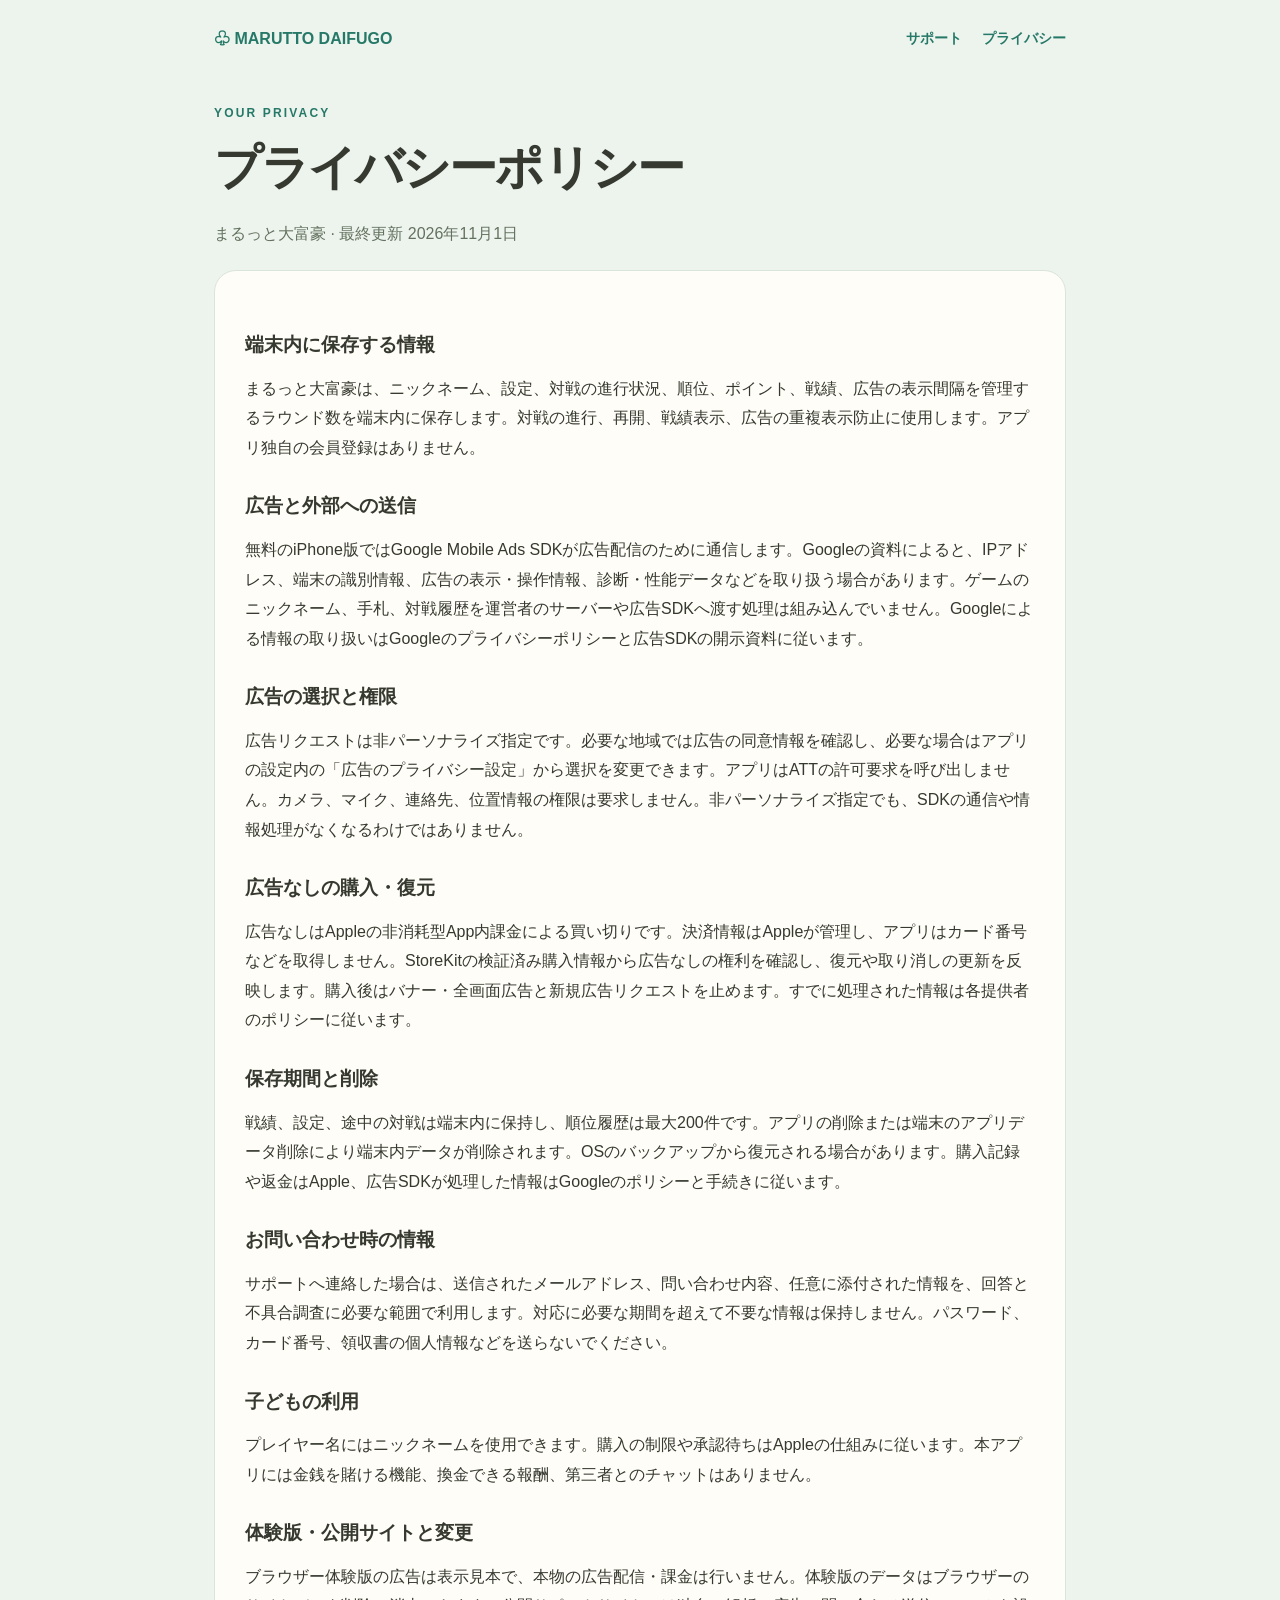
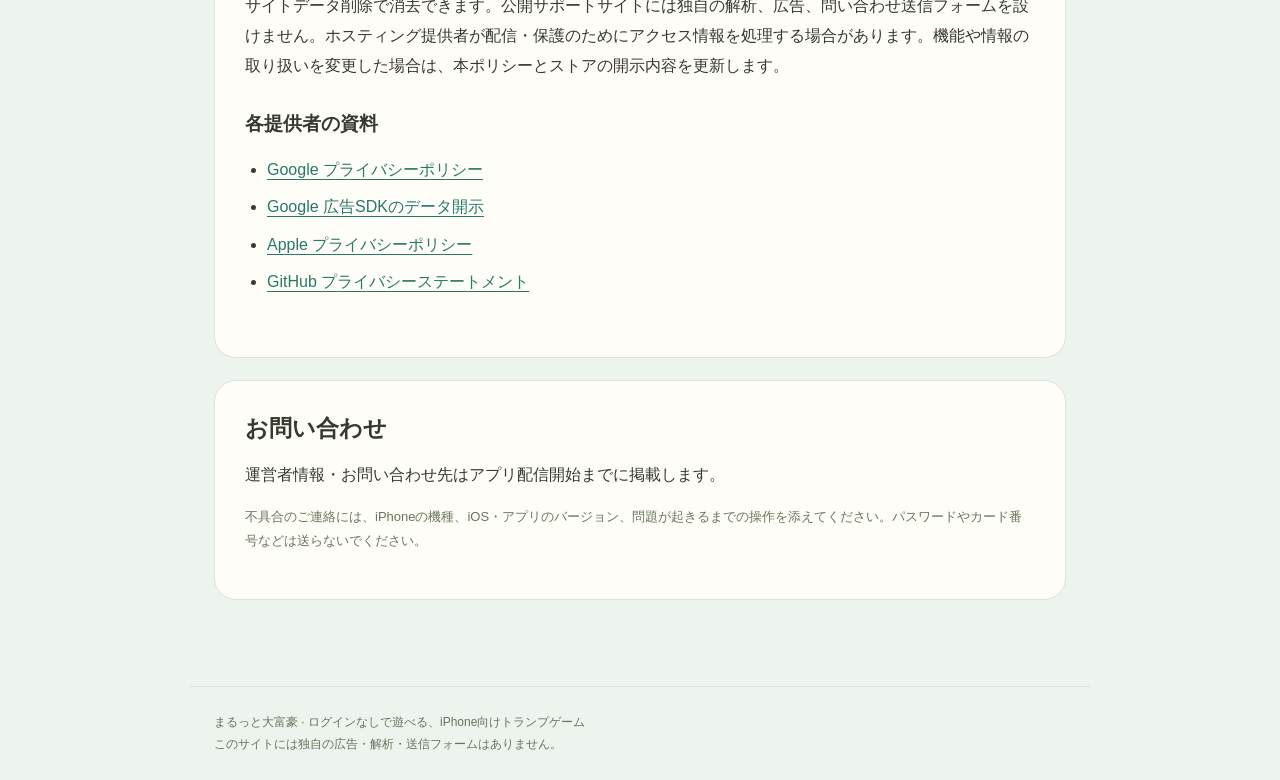
==== privacy.html @ 2ab7343b "Add Marutto Daifugo support and privacy pages" ====
<!doctype html>
<html lang="ja"><head><meta charset="utf-8"><meta name="viewport" content="width=device-width,initial-scale=1">
<title>プライバシーポリシー | まるっと大富豪</title><meta name="description" content="まるっと大富豪の保存データ、広告、購入、個人情報の取り扱いについて。">
<meta name="theme-color" content="#267968"><link rel="icon" href="icon.png"><link rel="stylesheet" href="style.css"></head>
<body><header><a href="./">♧ MARUTTO DAIFUGO</a><nav aria-label="ページ"><a href="./">サポート</a><a href="privacy.html">プライバシー</a></nav></header>
<main><div class="eyebrow">YOUR PRIVACY</div><h1>プライバシーポリシー</h1><p class="sub">まるっと大富豪 · 最終更新 2026年11月1日</p><article class="card legal"><section><h2>端末内に保存する情報</h2><p>まるっと大富豪は、ニックネーム、設定、対戦の進行状況、順位、ポイント、戦績、広告の表示間隔を管理するラウンド数を端末内に保存します。対戦の進行、再開、戦績表示、広告の重複表示防止に使用します。アプリ独自の会員登録はありません。</p></section><section><h2>広告と外部への送信</h2><p>無料のiPhone版ではGoogle Mobile Ads SDKが広告配信のために通信します。Googleの資料によると、IPアドレス、端末の識別情報、広告の表示・操作情報、診断・性能データなどを取り扱う場合があります。ゲームのニックネーム、手札、対戦履歴を運営者のサーバーや広告SDKへ渡す処理は組み込んでいません。Googleによる情報の取り扱いはGoogleのプライバシーポリシーと広告SDKの開示資料に従います。</p></section><section><h2>広告の選択と権限</h2><p>広告リクエストは非パーソナライズ指定です。必要な地域では広告の同意情報を確認し、必要な場合はアプリの設定内の「広告のプライバシー設定」から選択を変更できます。アプリはATTの許可要求を呼び出しません。カメラ、マイク、連絡先、位置情報の権限は要求しません。非パーソナライズ指定でも、SDKの通信や情報処理がなくなるわけではありません。</p></section><section><h2>広告なしの購入・復元</h2><p>広告なしはAppleの非消耗型App内課金による買い切りです。決済情報はAppleが管理し、アプリはカード番号などを取得しません。StoreKitの検証済み購入情報から広告なしの権利を確認し、復元や取り消しの更新を反映します。購入後はバナー・全画面広告と新規広告リクエストを止めます。すでに処理された情報は各提供者のポリシーに従います。</p></section><section><h2>保存期間と削除</h2><p>戦績、設定、途中の対戦は端末内に保持し、順位履歴は最大200件です。アプリの削除または端末のアプリデータ削除により端末内データが削除されます。OSのバックアップから復元される場合があります。購入記録や返金はApple、広告SDKが処理した情報はGoogleのポリシーと手続きに従います。</p></section><section><h2>お問い合わせ時の情報</h2><p>サポートへ連絡した場合は、送信されたメールアドレス、問い合わせ内容、任意に添付された情報を、回答と不具合調査に必要な範囲で利用します。対応に必要な期間を超えて不要な情報は保持しません。パスワード、カード番号、領収書の個人情報などを送らないでください。</p></section><section><h2>子どもの利用</h2><p>プレイヤー名にはニックネームを使用できます。購入の制限や承認待ちはAppleの仕組みに従います。本アプリには金銭を賭ける機能、換金できる報酬、第三者とのチャットはありません。</p></section><section><h2>体験版・公開サイトと変更</h2><p>ブラウザー体験版の広告は表示見本で、本物の広告配信・課金は行いません。体験版のデータはブラウザーのサイトデータ削除で消去できます。公開サポートサイトには独自の解析、広告、問い合わせ送信フォームを設けません。ホスティング提供者が配信・保護のためにアクセス情報を処理する場合があります。機能や情報の取り扱いを変更した場合は、本ポリシーとストアの開示内容を更新します。</p></section><section><h2>各提供者の資料</h2><ul><li><a href="https://policies.google.com/privacy" rel="noreferrer">Google プライバシーポリシー</a></li><li><a href="https://developers.google.com/admob/ios/privacy/data-disclosure" rel="noreferrer">Google 広告SDKのデータ開示</a></li><li><a href="https://www.apple.com/legal/privacy/jp/" rel="noreferrer">Apple プライバシーポリシー</a></li><li><a href="https://docs.github.com/ja/site-policy/privacy-policies/github-general-privacy-statement" rel="noreferrer">GitHub プライバシーステートメント</a></li></ul></section></article><section class="card" id="contact"><h2>お問い合わせ</h2><p id="contact-details">運営者情報・お問い合わせ先はアプリ配信開始までに掲載します。</p><p class="note">不具合のご連絡には、iPhoneの機種、iOS・アプリのバージョン、問題が起きるまでの操作を添えてください。パスワードやカード番号などは送らないでください。</p></section></main><footer>まるっと大富豪 · ログインなしで遊べる、iPhone向けトランプゲーム<br>このサイトには独自の広告・解析・送信フォームはありません。</footer><script src="contact.js" defer></script></body></html>
---- style.css ----
:root{color-scheme:light;--ink:#35392f;--green:#267968;--paper:#fffdf7;--line:#d9e5db}
*{box-sizing:border-box}body{margin:0;background:#edf4ed;color:var(--ink);font:16px/1.85 -apple-system,BlinkMacSystemFont,"Noto Sans",sans-serif}a{color:var(--green);text-underline-offset:4px}a:focus-visible,summary:focus-visible{outline:3px solid #b68b35;outline-offset:5px}header,main,footer{max-width:900px;margin:auto;padding:24px}header{display:flex;align-items:center;justify-content:space-between;gap:18px}header a{text-decoration:none;font-weight:750}nav{display:flex;gap:20px;font-size:14px}.eyebrow{font-size:12px;letter-spacing:.18em;color:var(--green);font-weight:bold}h1{font-size:clamp(30px,6vw,48px);line-height:1.35;letter-spacing:-.04em;margin:12px 0 18px}h2{font-size:23px;line-height:1.5;margin:0 0 14px}p{margin:0 0 16px}.hero{display:grid;grid-template-columns:1fr 125px;gap:28px;align-items:center;padding:35px 0}.hero img{width:125px;border-radius:28px}.sub{color:#64715f;max-width:620px}.badge{display:inline-block;font-size:12px;border:1px solid #c7d9cc;border-radius:999px;padding:3px 12px;color:var(--green)}.card{background:var(--paper);border:1px solid var(--line);border-radius:22px;padding:30px;margin:22px 0}.grid{display:grid;grid-template-columns:1fr 1fr;gap:20px}.grid .card{margin:0}.button{display:inline-block;padding:10px 22px;border-radius:12px;background:var(--green);color:white;text-decoration:none;font-weight:bold}details{padding:18px 0;border-top:1px solid var(--line)}summary{cursor:pointer;font-weight:650;line-height:1.6}details p{margin:12px 0 0;color:#58624f}footer{font-size:12px;color:#66745f;border-top:1px solid var(--line);margin-top:40px}.legal section{margin:30px 0}.legal h2{font-size:19px}.legal p{white-space:pre-line}.note{font-size:13px;color:#68765f}ul{padding-left:22px}li{margin:8px 0}@media(max-width:600px){header,main,footer{padding:20px}header{align-items:flex-start;flex-direction:column;gap:6px}.hero{grid-template-columns:1fr 75px;gap:14px;padding:22px 0}.hero img{width:75px;border-radius:20px}.card{padding:23px}.grid{grid-template-columns:1fr}nav{gap:16px}}
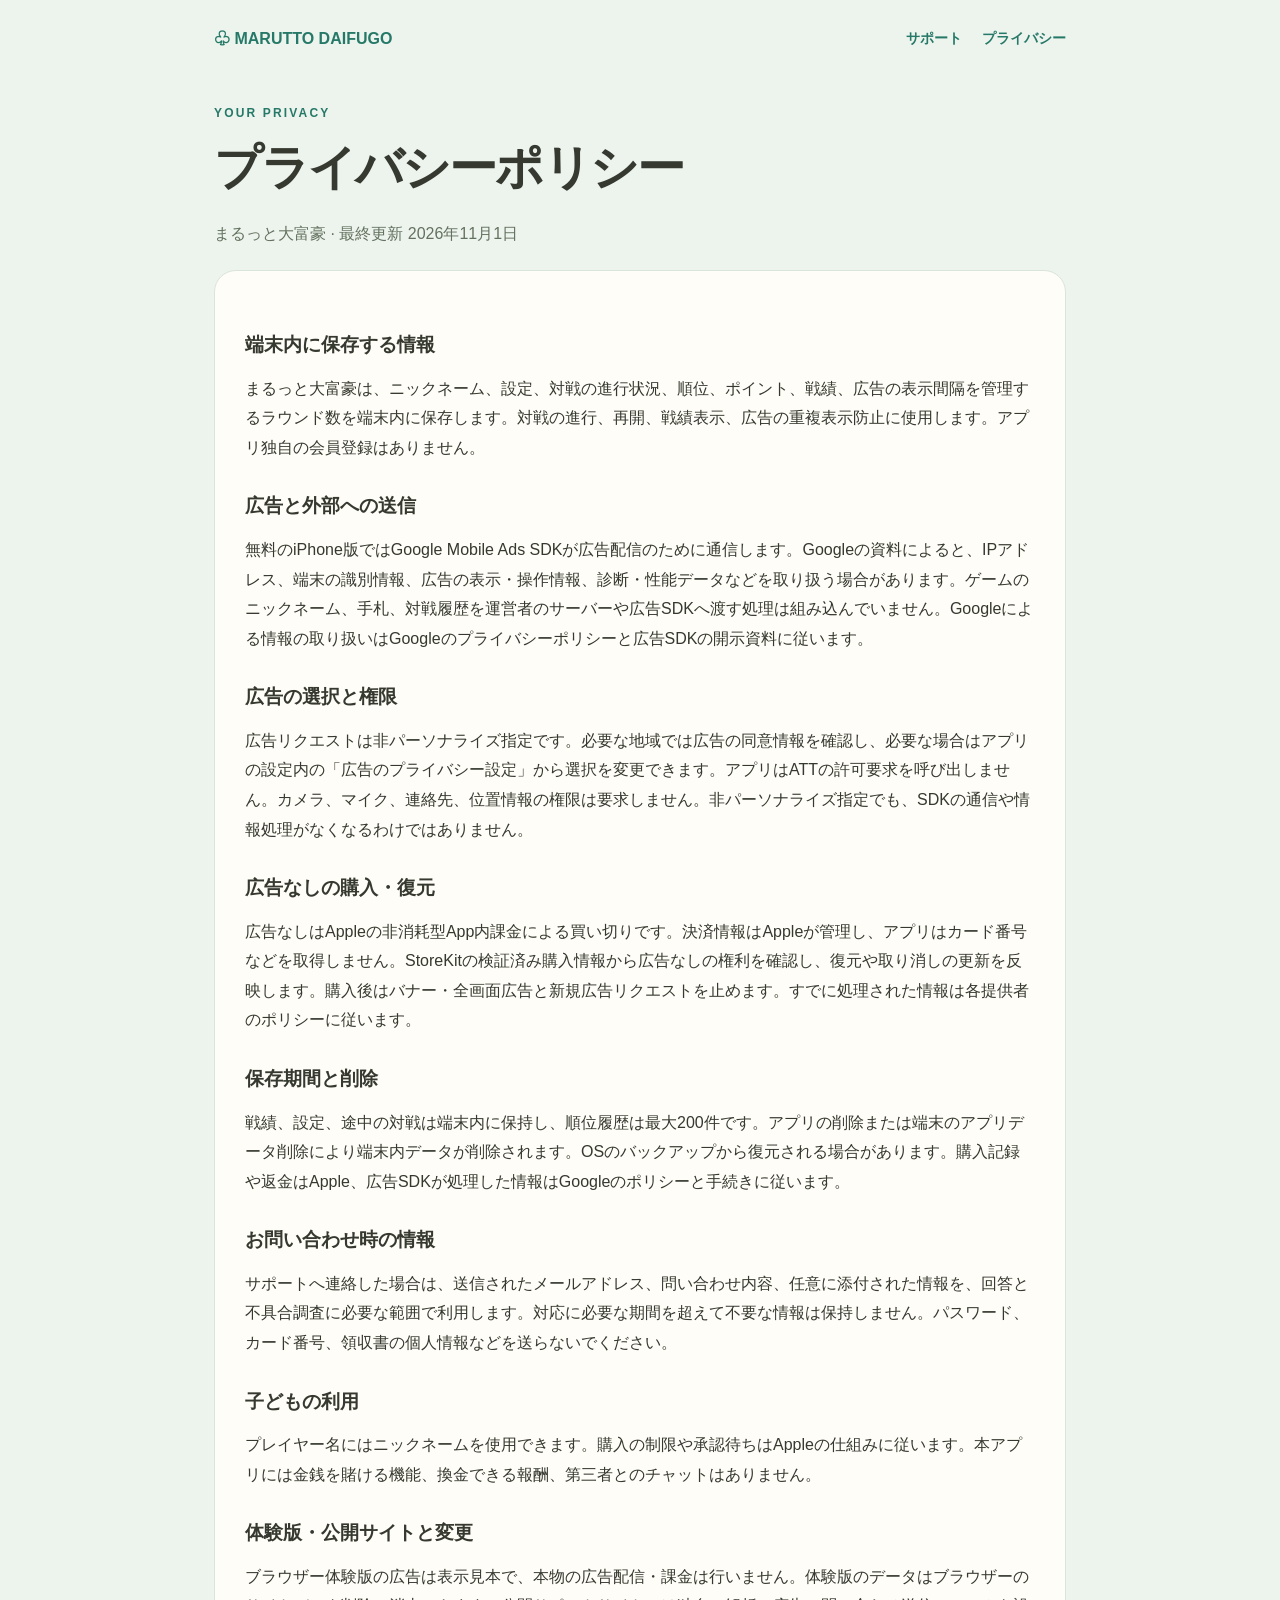
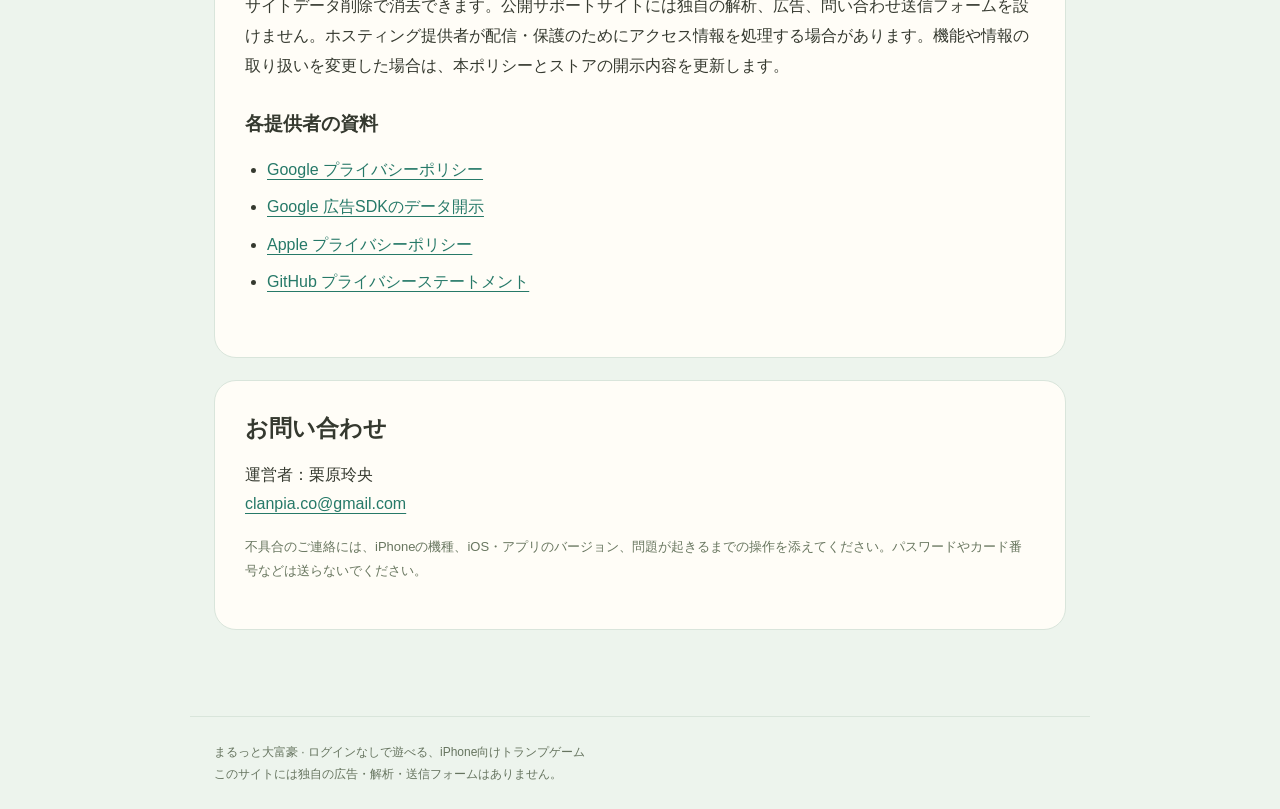
==== commit 07c6f1e5: "Display verified public contact on privacy page" ====
--- a/privacy.html
+++ b/privacy.html
@@ -3,4 +3,4 @@
 <title>プライバシーポリシー | まるっと大富豪</title><meta name="description" content="まるっと大富豪の保存データ、広告、購入、個人情報の取り扱いについて。">
 <meta name="theme-color" content="#267968"><link rel="icon" href="icon.png"><link rel="stylesheet" href="style.css"></head>
 <body><header><a href="./">♧ MARUTTO DAIFUGO</a><nav aria-label="ページ"><a href="./">サポート</a><a href="privacy.html">プライバシー</a></nav></header>
-<main><div class="eyebrow">YOUR PRIVACY</div><h1>プライバシーポリシー</h1><p class="sub">まるっと大富豪 · 最終更新 2026年11月1日</p><article class="card legal"><section><h2>端末内に保存する情報</h2><p>まるっと大富豪は、ニックネーム、設定、対戦の進行状況、順位、ポイント、戦績、広告の表示間隔を管理するラウンド数を端末内に保存します。対戦の進行、再開、戦績表示、広告の重複表示防止に使用します。アプリ独自の会員登録はありません。</p></section><section><h2>広告と外部への送信</h2><p>無料のiPhone版ではGoogle Mobile Ads SDKが広告配信のために通信します。Googleの資料によると、IPアドレス、端末の識別情報、広告の表示・操作情報、診断・性能データなどを取り扱う場合があります。ゲームのニックネーム、手札、対戦履歴を運営者のサーバーや広告SDKへ渡す処理は組み込んでいません。Googleによる情報の取り扱いはGoogleのプライバシーポリシーと広告SDKの開示資料に従います。</p></section><section><h2>広告の選択と権限</h2><p>広告リクエストは非パーソナライズ指定です。必要な地域では広告の同意情報を確認し、必要な場合はアプリの設定内の「広告のプライバシー設定」から選択を変更できます。アプリはATTの許可要求を呼び出しません。カメラ、マイク、連絡先、位置情報の権限は要求しません。非パーソナライズ指定でも、SDKの通信や情報処理がなくなるわけではありません。</p></section><section><h2>広告なしの購入・復元</h2><p>広告なしはAppleの非消耗型App内課金による買い切りです。決済情報はAppleが管理し、アプリはカード番号などを取得しません。StoreKitの検証済み購入情報から広告なしの権利を確認し、復元や取り消しの更新を反映します。購入後はバナー・全画面広告と新規広告リクエストを止めます。すでに処理された情報は各提供者のポリシーに従います。</p></section><section><h2>保存期間と削除</h2><p>戦績、設定、途中の対戦は端末内に保持し、順位履歴は最大200件です。アプリの削除または端末のアプリデータ削除により端末内データが削除されます。OSのバックアップから復元される場合があります。購入記録や返金はApple、広告SDKが処理した情報はGoogleのポリシーと手続きに従います。</p></section><section><h2>お問い合わせ時の情報</h2><p>サポートへ連絡した場合は、送信されたメールアドレス、問い合わせ内容、任意に添付された情報を、回答と不具合調査に必要な範囲で利用します。対応に必要な期間を超えて不要な情報は保持しません。パスワード、カード番号、領収書の個人情報などを送らないでください。</p></section><section><h2>子どもの利用</h2><p>プレイヤー名にはニックネームを使用できます。購入の制限や承認待ちはAppleの仕組みに従います。本アプリには金銭を賭ける機能、換金できる報酬、第三者とのチャットはありません。</p></section><section><h2>体験版・公開サイトと変更</h2><p>ブラウザー体験版の広告は表示見本で、本物の広告配信・課金は行いません。体験版のデータはブラウザーのサイトデータ削除で消去できます。公開サポートサイトには独自の解析、広告、問い合わせ送信フォームを設けません。ホスティング提供者が配信・保護のためにアクセス情報を処理する場合があります。機能や情報の取り扱いを変更した場合は、本ポリシーとストアの開示内容を更新します。</p></section><section><h2>各提供者の資料</h2><ul><li><a href="https://policies.google.com/privacy" rel="noreferrer">Google プライバシーポリシー</a></li><li><a href="https://developers.google.com/admob/ios/privacy/data-disclosure" rel="noreferrer">Google 広告SDKのデータ開示</a></li><li><a href="https://www.apple.com/legal/privacy/jp/" rel="noreferrer">Apple プライバシーポリシー</a></li><li><a href="https://docs.github.com/ja/site-policy/privacy-policies/github-general-privacy-statement" rel="noreferrer">GitHub プライバシーステートメント</a></li></ul></section></article><section class="card" id="contact"><h2>お問い合わせ</h2><p id="contact-details">運営者情報・お問い合わせ先はアプリ配信開始までに掲載します。</p><p class="note">不具合のご連絡には、iPhoneの機種、iOS・アプリのバージョン、問題が起きるまでの操作を添えてください。パスワードやカード番号などは送らないでください。</p></section></main><footer>まるっと大富豪 · ログインなしで遊べる、iPhone向けトランプゲーム<br>このサイトには独自の広告・解析・送信フォームはありません。</footer><script src="contact.js" defer></script></body></html>+<main><div class="eyebrow">YOUR PRIVACY</div><h1>プライバシーポリシー</h1><p class="sub">まるっと大富豪 · 最終更新 2026年11月1日</p><article class="card legal"><section><h2>端末内に保存する情報</h2><p>まるっと大富豪は、ニックネーム、設定、対戦の進行状況、順位、ポイント、戦績、広告の表示間隔を管理するラウンド数を端末内に保存します。対戦の進行、再開、戦績表示、広告の重複表示防止に使用します。アプリ独自の会員登録はありません。</p></section><section><h2>広告と外部への送信</h2><p>無料のiPhone版ではGoogle Mobile Ads SDKが広告配信のために通信します。Googleの資料によると、IPアドレス、端末の識別情報、広告の表示・操作情報、診断・性能データなどを取り扱う場合があります。ゲームのニックネーム、手札、対戦履歴を運営者のサーバーや広告SDKへ渡す処理は組み込んでいません。Googleによる情報の取り扱いはGoogleのプライバシーポリシーと広告SDKの開示資料に従います。</p></section><section><h2>広告の選択と権限</h2><p>広告リクエストは非パーソナライズ指定です。必要な地域では広告の同意情報を確認し、必要な場合はアプリの設定内の「広告のプライバシー設定」から選択を変更できます。アプリはATTの許可要求を呼び出しません。カメラ、マイク、連絡先、位置情報の権限は要求しません。非パーソナライズ指定でも、SDKの通信や情報処理がなくなるわけではありません。</p></section><section><h2>広告なしの購入・復元</h2><p>広告なしはAppleの非消耗型App内課金による買い切りです。決済情報はAppleが管理し、アプリはカード番号などを取得しません。StoreKitの検証済み購入情報から広告なしの権利を確認し、復元や取り消しの更新を反映します。購入後はバナー・全画面広告と新規広告リクエストを止めます。すでに処理された情報は各提供者のポリシーに従います。</p></section><section><h2>保存期間と削除</h2><p>戦績、設定、途中の対戦は端末内に保持し、順位履歴は最大200件です。アプリの削除または端末のアプリデータ削除により端末内データが削除されます。OSのバックアップから復元される場合があります。購入記録や返金はApple、広告SDKが処理した情報はGoogleのポリシーと手続きに従います。</p></section><section><h2>お問い合わせ時の情報</h2><p>サポートへ連絡した場合は、送信されたメールアドレス、問い合わせ内容、任意に添付された情報を、回答と不具合調査に必要な範囲で利用します。対応に必要な期間を超えて不要な情報は保持しません。パスワード、カード番号、領収書の個人情報などを送らないでください。</p></section><section><h2>子どもの利用</h2><p>プレイヤー名にはニックネームを使用できます。購入の制限や承認待ちはAppleの仕組みに従います。本アプリには金銭を賭ける機能、換金できる報酬、第三者とのチャットはありません。</p></section><section><h2>体験版・公開サイトと変更</h2><p>ブラウザー体験版の広告は表示見本で、本物の広告配信・課金は行いません。体験版のデータはブラウザーのサイトデータ削除で消去できます。公開サポートサイトには独自の解析、広告、問い合わせ送信フォームを設けません。ホスティング提供者が配信・保護のためにアクセス情報を処理する場合があります。機能や情報の取り扱いを変更した場合は、本ポリシーとストアの開示内容を更新します。</p></section><section><h2>各提供者の資料</h2><ul><li><a href="https://policies.google.com/privacy" rel="noreferrer">Google プライバシーポリシー</a></li><li><a href="https://developers.google.com/admob/ios/privacy/data-disclosure" rel="noreferrer">Google 広告SDKのデータ開示</a></li><li><a href="https://www.apple.com/legal/privacy/jp/" rel="noreferrer">Apple プライバシーポリシー</a></li><li><a href="https://docs.github.com/ja/site-policy/privacy-policies/github-general-privacy-statement" rel="noreferrer">GitHub プライバシーステートメント</a></li></ul></section></article><section class="card" id="contact"><h2>お問い合わせ</h2><p id="contact-details">運営者：栗原玲央<br><a href="mailto:clanpia.co@gmail.com">clanpia.co@gmail.com</a></p><p class="note">不具合のご連絡には、iPhoneの機種、iOS・アプリのバージョン、問題が起きるまでの操作を添えてください。パスワードやカード番号などは送らないでください。</p></section></main><footer>まるっと大富豪 · ログインなしで遊べる、iPhone向けトランプゲーム<br>このサイトには独自の広告・解析・送信フォームはありません。</footer><script src="contact.js?v=20261102" defer></script></body></html>
